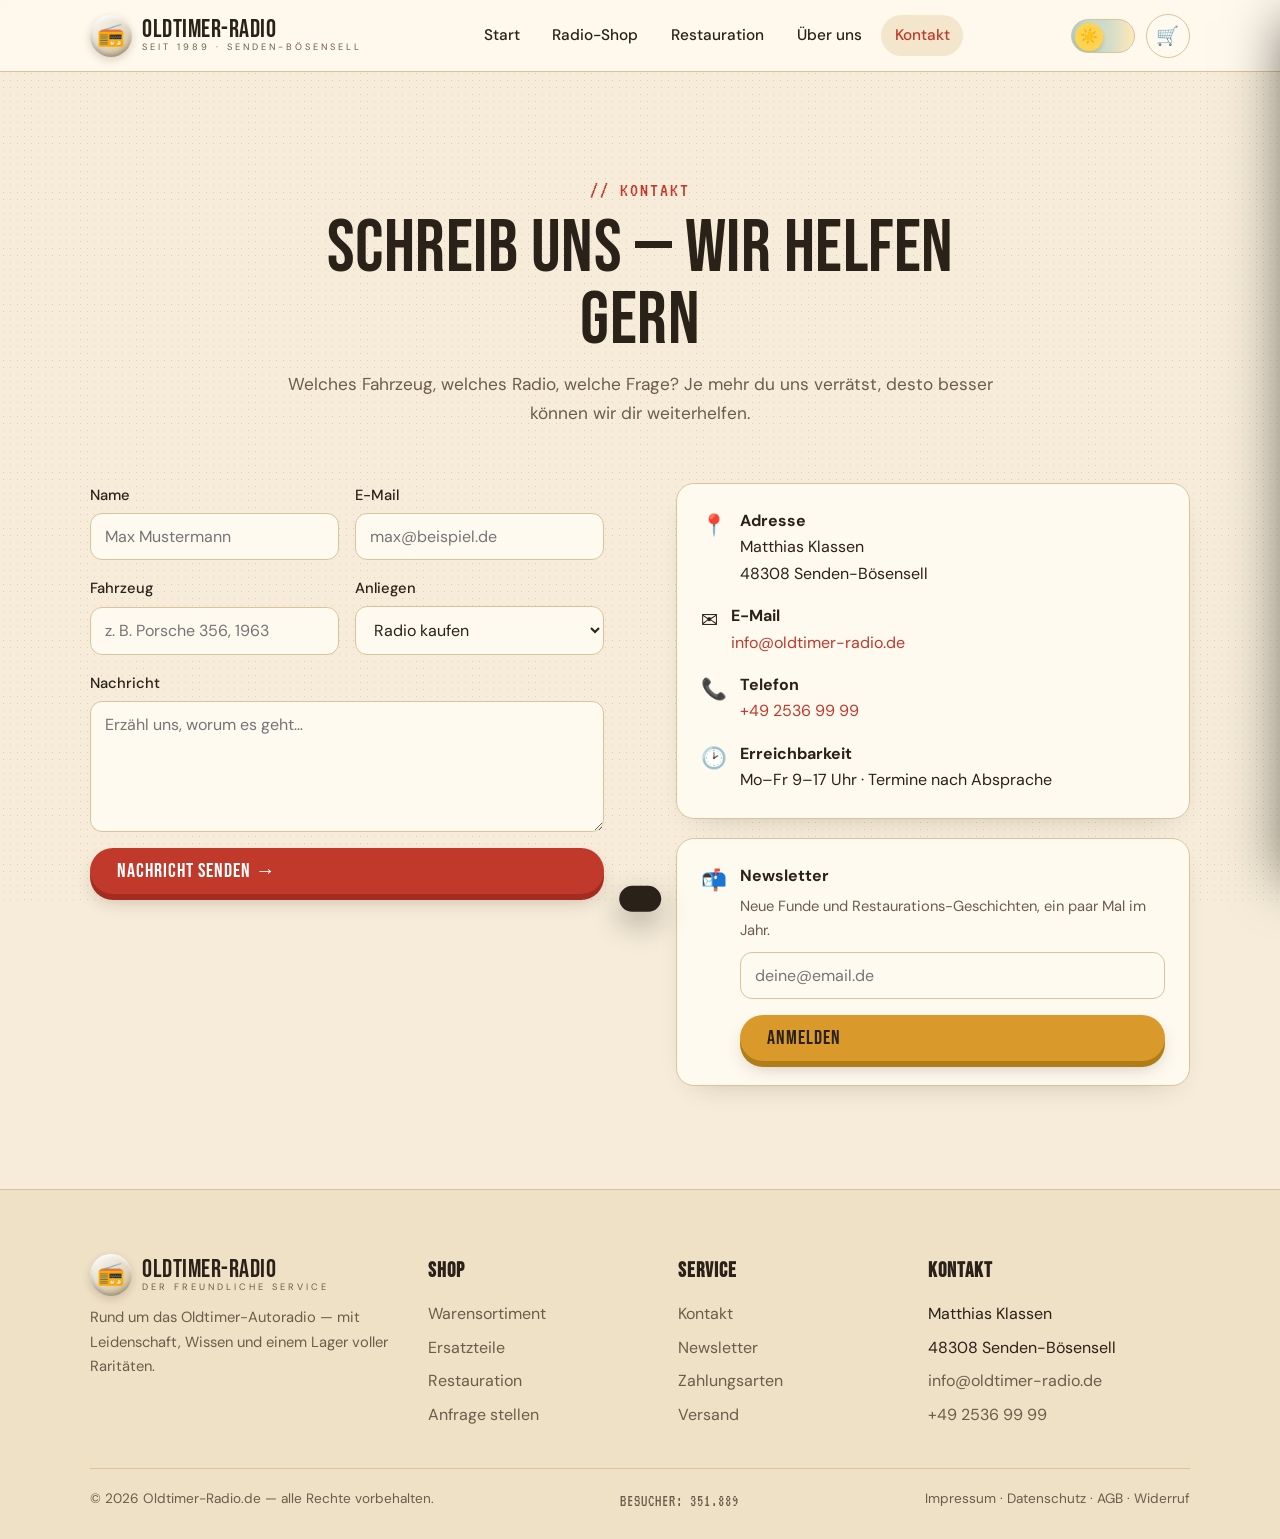
==== kontakt.html @ 0d3eaa4b "Initial commit: retro Oldtimer-Radio website with day/night mode and demo shop Co-Authored-By: Claud" ====
<!DOCTYPE html>
<html lang="de" data-theme="day">
<head>
  <meta charset="UTF-8" />
  <meta name="viewport" content="width=device-width, initial-scale=1.0" />
  <title>Kontakt — Oldtimer-Radio.de</title>
  <meta name="description" content="Kontakt zu Oldtimer-Radio.de: Anfrage zu Radios, Ersatzteilen oder Restauration. Persönliche Beratung aus Senden-Bösensell." />
  <link rel="preconnect" href="https://fonts.googleapis.com" />
  <link rel="preconnect" href="https://fonts.gstatic.com" crossorigin />
  <link rel="stylesheet" href="css/style.css" />
  <link rel="icon" href="data:image/svg+xml,<svg xmlns='http://www.w3.org/2000/svg' viewBox='0 0 100 100'><text y='.9em' font-size='90'>📻</text></svg>" />
</head>
<body>

  <header class="nav" id="nav">
    <div class="container">
      <a class="brand" href="index.html" aria-label="Startseite">
        <span class="brand__mark">📻</span>
        <span class="brand__name">Oldtimer-Radio<small>seit 1989 · Senden-Bösensell</small></span>
      </a>
      <nav>
        <ul class="nav__links" id="navLinks">
          <li><a href="index.html">Start</a></li>
          <li><a href="shop.html">Radio-Shop</a></li>
          <li><a href="restauration.html">Restauration</a></li>
          <li><a href="ueber.html">Über uns</a></li>
          <li><a href="kontakt.html">Kontakt</a></li>
        </ul>
      </nav>
      <div class="nav__right">
        <button class="theme-toggle" id="themeToggle" aria-label="Tag- und Nachtmodus umschalten" title="Tag / Nacht"><span class="theme-toggle__knob" id="themeKnob">☀️</span></button>
        <button class="cart-btn" id="cartBtn" aria-label="Warenkorb öffnen">🛒<span class="cart-btn__count" id="cartCount">0</span></button>
        <button class="nav__toggle" id="navToggle" aria-label="Menü"><span></span></button>
      </div>
    </div>
  </header>

  <!-- Kopf -->
  <section>
    <div class="container">
      <div class="section-head">
        <span class="eyebrow">// Kontakt</span>
        <h2>Schreib uns — wir helfen gern</h2>
        <p>Welches Fahrzeug, welches Radio, welche Frage? Je mehr du uns verrätst, desto besser können wir dir weiterhelfen.</p>
      </div>

      <div class="split" style="align-items:start">
        <!-- Formular -->
        <div class="reveal">
          <form class="form" id="contactForm" novalidate>
            <div class="form__row">
              <div class="field">
                <label for="name">Name</label>
                <input id="name" name="name" type="text" placeholder="Max Mustermann" required />
              </div>
              <div class="field">
                <label for="email">E-Mail</label>
                <input id="email" name="email" type="email" placeholder="max@beispiel.de" required />
              </div>
            </div>
            <div class="form__row">
              <div class="field">
                <label for="vehicle">Fahrzeug</label>
                <input id="vehicle" name="vehicle" type="text" placeholder="z. B. Porsche 356, 1963" />
              </div>
              <div class="field">
                <label for="topic">Anliegen</label>
                <select id="topic" name="topic">
                  <option>Radio kaufen</option>
                  <option>Ersatzteil suchen</option>
                  <option>Restauration</option>
                  <option>6V→12V Umrüstung</option>
                  <option>Sonstiges</option>
                </select>
              </div>
            </div>
            <div class="field">
              <label for="message">Nachricht</label>
              <textarea id="message" name="message" rows="5" placeholder="Erzähl uns, worum es geht…" required></textarea>
            </div>
            <button class="btn" type="submit">Nachricht senden →</button>
            <div class="form__ok" id="formOk">Danke! Deine Nachricht ist angekommen — wir melden uns bald. (Demo: es wird nichts wirklich versendet.)</div>
          </form>
        </div>

        <!-- Info -->
        <div class="reveal">
          <div class="info-card">
            <div class="row"><span class="ic">📍</span><div><strong>Adresse</strong><br>Matthias Klassen<br>48308 Senden-Bösensell</div></div>
            <div class="row"><span class="ic">✉️</span><div><strong>E-Mail</strong><br><a href="mailto:info@oldtimer-radio.de">info@oldtimer-radio.de</a></div></div>
            <div class="row"><span class="ic">📞</span><div><strong>Telefon</strong><br><a href="tel:+4925369999">+49 2536 99 99</a></div></div>
            <div class="row"><span class="ic">🕑</span><div><strong>Erreichbarkeit</strong><br>Mo–Fr 9–17 Uhr · Termine nach Absprache</div></div>
          </div>

          <div class="info-card" style="margin-top:1.2rem">
            <div class="row"><span class="ic">📬</span><div>
              <strong>Newsletter</strong>
              <p style="color:var(--text-soft); margin:.3rem 0 .6rem; font-size:.92rem">Neue Funde und Restaurations-Geschichten, ein paar Mal im Jahr.</p>
              <form class="form" id="newsletterForm">
                <div class="field"><input type="email" placeholder="deine@email.de" required aria-label="E-Mail für Newsletter" /></div>
                <button class="btn btn--gold" type="submit">Anmelden</button>
                <div class="form__ok" id="newsOk">Angemeldet! (Demo)</div>
              </form>
            </div></div>
          </div>
        </div>
      </div>
    </div>
  </section>

  <footer class="footer">
    <div class="container">
      <div class="footer__grid">
        <div class="footer__brand">
          <a class="brand" href="index.html"><span class="brand__mark">📻</span><span class="brand__name">Oldtimer-Radio<small>der freundliche Service</small></span></a>
          <p>Rund um das Oldtimer-Autoradio — mit Leidenschaft, Wissen und einem Lager voller Raritäten.</p>
        </div>
        <div><h4>Shop</h4><ul><li><a href="shop.html">Warensortiment</a></li><li><a href="shop.html">Ersatzteile</a></li><li><a href="restauration.html">Restauration</a></li><li><a href="kontakt.html">Anfrage stellen</a></li></ul></div>
        <div><h4>Service</h4><ul><li><a href="kontakt.html">Kontakt</a></li><li><a href="kontakt.html">Newsletter</a></li><li><a href="#">Zahlungsarten</a></li><li><a href="#">Versand</a></li></ul></div>
        <div><h4>Kontakt</h4><ul><li>Matthias Klassen</li><li>48308 Senden-Bösensell</li><li><a href="mailto:info@oldtimer-radio.de">info@oldtimer-radio.de</a></li><li><a href="tel:+4925369999">+49 2536 99 99</a></li></ul></div>
      </div>
      <div class="footer__bottom">
        <span>© <span id="year"></span> Oldtimer-Radio.de — alle Rechte vorbehalten.</span>
        <span class="footer__counter">BESUCHER: 351.889</span>
        <span><a href="#">Impressum</a> · <a href="#">Datenschutz</a> · <a href="#">AGB</a> · <a href="#">Widerruf</a></span>
      </div>
    </div>
  </footer>

  <div class="drawer-backdrop" id="drawerBackdrop"></div>
  <aside class="drawer" id="drawer" aria-label="Warenkorb">
    <div class="drawer__head"><h3>Dein Warenkorb</h3><button class="drawer__close" id="drawerClose" aria-label="Schließen">✕</button></div>
    <div class="drawer__items" id="drawerItems"></div>
    <div class="drawer__foot">
      <div class="drawer__total"><span class="label">Summe</span><span class="sum" id="cartTotal">0,00 €</span></div>
      <button class="btn" id="checkoutBtn" style="width:100%; justify-content:center;">Zur Kasse (Demo)</button>
      <p class="drawer__note">Demo-Shop · es findet keine echte Zahlung statt.</p>
    </div>
  </aside>
  <div class="toast" id="toast"></div>

  <script src="js/main.js"></script>
</body>
</html>
---- css/style.css ----
/* =================================================================
   Oldtimer-Radio.de  —  Stylesheet
   Aufbau:
   1. Schriften & Reset
   2. Design-Tokens (Farben als CSS-Variablen)  -> Tag & Nacht
   3. Grund-Layout & Typografie
   4. Buttons & wiederkehrende Bausteine
   5. Navigation (Navbar + mobiles Menue)
   6. Theme-Schalter
   7. Hero / Auto-Szene
   8. Sektionen (Features, Produkte, Restauration, Ueber, Kontakt)
   9. Shop & Warenkorb
   10. Footer
   11. Animationen & Scroll-Effekte
   12. Responsive (mobile)
   ================================================================= */

/* ---------- 1. Schriften ---------- */
@import url('https://fonts.googleapis.com/css2?family=Bebas+Neue&family=DM+Sans:ital,opsz,wght@0,9..40,400;0,9..40,500;0,9..40,700;1,9..40,400&family=Pacifico&family=VT323&display=swap');

*,
*::before,
*::after {
  box-sizing: border-box;
  margin: 0;
  padding: 0;
}

/* ---------- 2. Design-Tokens ---------- */
/* :root = Standard (Tag-Modus). Alle Farben hier als Variablen.
   Im Nacht-Modus (html[data-theme="night"]) ueberschreiben wir nur diese
   Variablen — der Rest des CSS bleibt unveraendert. */
:root {
  /* Flaechen */
  --bg:            #f6ecd9;   /* warmes Creme */
  --bg-alt:        #efe1c6;   /* zweite Flaeche */
  --surface:       #fffaf0;   /* Karten / Panels */
  --surface-2:     #f3e6cd;

  /* Schrift */
  --text:          #2a2118;   /* dunkles Espresso-Braun */
  --text-soft:     #6b5d49;   /* gedaempft */
  --text-invert:   #fffaf0;

  /* Akzente */
  --accent:        #c0392b;   /* Vintage-Rot (Becker/Porsche) */
  --accent-strong: #a32b1f;
  --gold:          #d99a2b;   /* Senfgold / Messing */
  --teal:          #2a6f6b;   /* Petrol */

  /* Effekte */
  --line:          #d9c39a;   /* Trennlinien / Rahmen */
  --shadow:        rgba(60, 40, 15, .18);
  --shadow-strong: rgba(60, 40, 15, .32);
  --chrome-1:      #ffffff;
  --chrome-2:      #cbb88f;
  --glow:          transparent;   /* nachts: Neon-Glow, tags aus */

  /* Himmel der Hero-Szene */
  --sky-top:       #8ecae6;
  --sky-bottom:    #ffe8b8;
  --celestial:     #ffd34e;        /* Sonne */
  --celestial-glow: #ffe9a8;
  --road:          #4a4a52;
  --road-line:     #f0d98a;

  /* Maße */
  --radius:        18px;
  --radius-lg:     28px;
  --maxw:          1180px;
  --nav-h:         72px;
  --ease:          cubic-bezier(.21, .68, .35, 1);
}

html[data-theme="night"] {
  --bg:            #0c1322;
  --bg-alt:        #0f1a2e;
  --surface:       #15233d;
  --surface-2:     #1b2c4a;

  --text:          #ece7da;
  --text-soft:     #9fb0c9;
  --text-invert:   #0c1322;

  --accent:        #ff4d6d;       /* Neon-Pink-Rot */
  --accent-strong: #ff7a90;
  --gold:          #ffc24b;       /* warmes Radio-Gluehen */
  --teal:          #2ee6d6;       /* Neon-Cyan */

  --line:          #2a3d5e;
  --shadow:        rgba(0, 0, 0, .5);
  --shadow-strong: rgba(0, 0, 0, .7);
  --chrome-1:      #d7e2f5;
  --chrome-2:      #4a5e82;
  --glow:          0 0 22px;

  --sky-top:       #060a16;
  --sky-bottom:    #1a2547;
  --celestial:     #f4f1e0;        /* Mond */
  --celestial-glow: #aeb9d6;
  --road:          #11151f;
  --road-line:     #5b6a86;
}

/* ---------- 3. Grund-Layout & Typografie ---------- */
html { scroll-behavior: smooth; }

body {
  font-family: 'DM Sans', system-ui, -apple-system, 'Segoe UI', sans-serif;
  background: var(--bg);
  color: var(--text);
  line-height: 1.65;
  overflow-x: hidden;
  /* Sanfter Uebergang beim Theme-Wechsel */
  transition: background .6s var(--ease), color .6s var(--ease);
}

/* feine Papier-Textur ueber dem Hintergrund (Retro-Anmutung) */
body::before {
  content: "";
  position: fixed;
  inset: 0;
  pointer-events: none;
  z-index: 0;
  opacity: .5;
  background-image: radial-gradient(var(--line) .5px, transparent .5px);
  background-size: 7px 7px;
  mix-blend-mode: multiply;
}
html[data-theme="night"] body::before { mix-blend-mode: screen; opacity: .15; }

h1, h2, h3, .display {
  font-family: 'Bebas Neue', 'DM Sans', sans-serif;
  font-weight: 400;
  line-height: .98;
  letter-spacing: .5px;
}

.script {
  font-family: 'Pacifico', cursive;
  color: var(--accent);
  font-size: 1.4rem;
  font-weight: 400;
}

.container {
  width: 100%;
  max-width: var(--maxw);
  margin-inline: auto;
  padding-inline: clamp(1.1rem, 4vw, 2.5rem);
  position: relative;
  z-index: 1;
}

section { padding-block: clamp(3.5rem, 8vw, 6.5rem); position: relative; }

.section-head { text-align: center; max-width: 720px; margin: 0 auto clamp(2rem, 5vw, 3.5rem); }
.section-head .eyebrow {
  display: inline-block;
  font-family: 'VT323', monospace;
  font-size: 1.25rem;
  letter-spacing: 2px;
  color: var(--accent);
  text-transform: uppercase;
  margin-bottom: .35rem;
}
.section-head h2 { font-size: clamp(2.6rem, 7vw, 4.6rem); color: var(--text); }
.section-head p { color: var(--text-soft); margin-top: .8rem; font-size: 1.08rem; }

a { color: var(--accent); text-decoration: none; }

/* ---------- 4. Buttons ---------- */
.btn {
  --b: var(--accent);
  display: inline-flex;
  align-items: center;
  gap: .55rem;
  font-family: 'Bebas Neue', sans-serif;
  font-size: 1.25rem;
  letter-spacing: 1px;
  padding: .7rem 1.7rem;
  border: none;
  border-radius: 999px;
  background: var(--b);
  color: #fff;
  cursor: pointer;
  box-shadow: 0 6px 0 0 var(--accent-strong), 0 10px 20px -6px var(--shadow-strong);
  transition: transform .12s var(--ease), box-shadow .12s var(--ease), filter .2s;
}
.btn:hover { transform: translateY(-2px); filter: brightness(1.05); box-shadow: 0 8px 0 0 var(--accent-strong), 0 16px 26px -8px var(--shadow-strong); }
.btn:active { transform: translateY(4px); box-shadow: 0 2px 0 0 var(--accent-strong), 0 6px 12px -6px var(--shadow-strong); }

.btn--ghost {
  background: transparent;
  color: var(--text);
  border: 2px solid var(--line);
  box-shadow: none;
}
.btn--ghost:hover { border-color: var(--accent); color: var(--accent); box-shadow: none; }

.btn--gold { --b: var(--gold); --accent-strong: #b07d18; color: #2a2118; }

/* ---------- 5. Navigation ---------- */
.nav {
  position: sticky;
  top: 0;
  z-index: 100;
  height: var(--nav-h);
  display: flex;
  align-items: center;
  background: color-mix(in srgb, var(--surface) 88%, transparent);
  backdrop-filter: blur(12px) saturate(1.4);
  border-bottom: 1px solid var(--line);
  transition: background .6s var(--ease), border-color .6s var(--ease);
}
.nav .container { display: flex; align-items: center; justify-content: space-between; gap: 1rem; }

.brand { display: flex; align-items: center; gap: .65rem; }
.brand__mark {
  width: 42px; height: 42px; flex: none;
  display: grid; place-items: center;
  border-radius: 50%;
  background: linear-gradient(145deg, var(--chrome-1), var(--chrome-2));
  box-shadow: inset 0 2px 3px rgba(255,255,255,.7), inset 0 -3px 4px rgba(0,0,0,.25), 0 3px 8px var(--shadow);
  font-family: 'VT323', monospace;
  font-size: 1.4rem;
  color: var(--accent);
}
.brand__name { font-family: 'Bebas Neue', sans-serif; font-size: 1.55rem; line-height: 1; letter-spacing: .5px; color: var(--text); }
.brand__name small { display: block; font-family: 'DM Sans'; font-size: .58rem; letter-spacing: 3px; text-transform: uppercase; color: var(--text-soft); }

.nav__links { display: flex; align-items: center; gap: .35rem; list-style: none; }
.nav__links a {
  display: block;
  padding: .5rem .85rem;
  border-radius: 999px;
  color: var(--text);
  font-weight: 500;
  font-size: .96rem;
  transition: background .2s, color .2s;
}
.nav__links a:hover, .nav__links a.is-active { background: var(--surface-2); color: var(--accent); }

.nav__right { display: flex; align-items: center; gap: .7rem; }

/* Warenkorb-Knopf in der Navbar */
.cart-btn {
  position: relative;
  width: 44px; height: 44px;
  border: 1px solid var(--line);
  border-radius: 50%;
  background: var(--surface);
  color: var(--text);
  cursor: pointer;
  font-size: 1.15rem;
  display: grid; place-items: center;
  transition: background .2s, transform .12s;
}
.cart-btn:hover { background: var(--surface-2); transform: translateY(-2px); }
.cart-btn__count {
  position: absolute; top: -6px; right: -6px;
  min-width: 20px; height: 20px; padding: 0 5px;
  border-radius: 999px;
  background: var(--accent); color: #fff;
  font-size: .72rem; font-weight: 700;
  display: grid; place-items: center;
  transform: scale(0);
  transition: transform .25s var(--ease);
}
.cart-btn__count.is-visible { transform: scale(1); }

/* Hamburger */
.nav__toggle { display: none; width: 44px; height: 44px; border: 1px solid var(--line); border-radius: 12px; background: var(--surface); cursor: pointer; }
.nav__toggle span, .nav__toggle span::before, .nav__toggle span::after {
  content: ""; display: block; width: 20px; height: 2px; background: var(--text); margin: 0 auto; position: relative; transition: .25s var(--ease);
}
.nav__toggle span::before { position: absolute; top: -6px; }
.nav__toggle span::after { position: absolute; top: 6px; }
.nav.is-open .nav__toggle span { background: transparent; }
.nav.is-open .nav__toggle span::before { top: 0; transform: rotate(45deg); }
.nav.is-open .nav__toggle span::after { top: 0; transform: rotate(-45deg); }

/* ---------- 6. Theme-Schalter ---------- */
.theme-toggle {
  position: relative;
  width: 64px; height: 34px;
  border-radius: 999px;
  border: 1px solid var(--line);
  background: linear-gradient(90deg, #8ecae6, #ffe8b8);
  cursor: pointer;
  overflow: hidden;
  transition: background .6s var(--ease);
}
html[data-theme="night"] .theme-toggle { background: linear-gradient(90deg, #0b1733, #28365e); }
.theme-toggle__knob {
  position: absolute; top: 3px; left: 3px;
  width: 28px; height: 28px;
  border-radius: 50%;
  background: var(--celestial);
  box-shadow: 0 0 10px var(--celestial-glow), 0 2px 4px rgba(0,0,0,.3);
  display: grid; place-items: center;
  font-size: .9rem;
  transition: transform .45s var(--ease), background .45s;
}
html[data-theme="night"] .theme-toggle__knob { transform: translateX(30px); }

/* ---------- 7. Hero / Auto-Szene ---------- */
.hero {
  position: relative;
  min-height: calc(100svh - var(--nav-h));
  display: flex;
  flex-direction: column;
  justify-content: flex-end;
  overflow: hidden;
  padding: 0;
  isolation: isolate;
}
.hero__sky {
  position: absolute; inset: 0; z-index: -3;
  background: linear-gradient(to bottom, var(--sky-top), var(--sky-bottom));
  transition: background .8s var(--ease);
}
/* Sonne / Mond */
.hero__celestial {
  position: absolute; top: 12%; right: 14%; z-index: -2;
  width: 120px; height: 120px; border-radius: 50%;
  background: radial-gradient(circle at 35% 35%, #fff, var(--celestial));
  box-shadow: 0 0 60px 14px var(--celestial-glow), 0 0 140px 30px var(--celestial-glow);
  transition: background .8s, box-shadow .8s, transform 1.2s var(--ease);
}
html[data-theme="night"] .hero__celestial { background: radial-gradient(circle at 38% 32%, #fff, var(--celestial) 60%, #c9cfe0); box-shadow: 0 0 30px 6px rgba(220,225,240,.55); }
/* Mondkrater (nur nachts sichtbar) */
.hero__celestial::before, .hero__celestial::after {
  content: ""; position: absolute; border-radius: 50%;
  background: rgba(120,130,160,.25); opacity: 0; transition: opacity .8s;
}
.hero__celestial::before { width: 26px; height: 26px; top: 22px; left: 28px; }
.hero__celestial::after  { width: 16px; height: 16px; bottom: 26px; right: 30px; }
html[data-theme="night"] .hero__celestial::before, html[data-theme="night"] .hero__celestial::after { opacity: 1; }

/* Sterne (nur nachts) */
.hero__stars { position: absolute; inset: 0 0 30% 0; z-index: -2; opacity: 0; transition: opacity 1s; pointer-events: none; }
html[data-theme="night"] .hero__stars { opacity: 1; }

/* Wolken (nur tags) */
.cloud { position: absolute; z-index: -2; opacity: .9; transition: opacity .8s; }
html[data-theme="night"] .cloud { opacity: 0; }
.cloud span { display:block; background: #fff; border-radius: 100px; filter: blur(.3px); box-shadow: 0 8px 18px rgba(0,0,0,.06); }

/* Straße */
.hero__road {
  position: relative; z-index: -1;
  height: 26vh; min-height: 150px;
  background: linear-gradient(to bottom, color-mix(in srgb, var(--road) 80%, transparent), var(--road));
  border-top: 3px solid color-mix(in srgb, var(--road) 60%, #000);
  transition: background .8s;
}
.hero__road::before { /* Mittelstreifen */
  content: ""; position: absolute; top: 52%; left: 0; right: 0; height: 6px;
  background: repeating-linear-gradient(90deg, var(--road-line) 0 46px, transparent 46px 92px);
  opacity: .9;
}

/* Auto-Buehne (Eltern-Container -> bekommt den Scroll-Parallax, damit
   er nicht mit der Einfahr-/Schwebe-Animation der Autos kollidiert) */
.hero__stage { position: absolute; inset: 0; z-index: 2; pointer-events: none; will-change: transform; }
.hero-car { position: absolute; bottom: 11vh; width: clamp(230px, 34vw, 460px); filter: drop-shadow(0 18px 18px rgba(0,0,0,.32)); will-change: transform; }
.hero-car--left  { left: 6%; }                                   /* faehrt von links herein, parkt links */
.hero-car--right { right: 6%; bottom: 9vh; width: clamp(180px, 26vw, 360px); opacity: .92; }  /* gespiegelt, parkt rechts */

/* Hero-Text */
.hero__inner { position: relative; z-index: 5; padding-bottom: clamp(3rem, 9vh, 6rem); }
.hero__badge {
  display: inline-flex; align-items: center; gap: .5rem;
  font-family: 'VT323', monospace; font-size: 1.15rem; letter-spacing: 1px;
  background: var(--surface); color: var(--accent);
  padding: .3rem .9rem; border-radius: 999px; border: 1px solid var(--line);
  box-shadow: 0 4px 14px var(--shadow);
}
.hero__badge .dot { width: 9px; height: 9px; border-radius: 50%; background: var(--accent); box-shadow: var(--glow) var(--accent); animation: pulse 1.6s infinite; }
.hero h1 { font-size: clamp(3.4rem, 12vw, 8.5rem); color: var(--text); margin: .6rem 0 .2rem; text-shadow: 0 3px 0 var(--surface); }
.hero h1 .hl { color: var(--accent); display: inline-block; }
.hero__sub { max-width: 540px; font-size: 1.15rem; color: var(--text-soft); margin-bottom: 1.6rem; }
.hero__cta { display: flex; gap: .8rem; flex-wrap: wrap; }

/* Lauftext-Band unter dem Hero */
.marquee {
  background: var(--accent); color: #fff;
  font-family: 'Bebas Neue', sans-serif; font-size: 1.5rem; letter-spacing: 2px;
  padding: .55rem 0; overflow: hidden; white-space: nowrap; border-block: 3px solid var(--accent-strong);
}
.marquee__track { display: inline-block; animation: marquee 26s linear infinite; }
.marquee__track span { padding: 0 1.5rem; }
.marquee__track .star { color: var(--gold); }

/* ---------- 8. Sektionen ---------- */
/* Vertrauens-Logos / Marken */
.brands { background: var(--bg-alt); transition: background .6s; }
.brands__row { display: flex; flex-wrap: wrap; align-items: center; justify-content: center; gap: clamp(1.5rem, 6vw, 4rem); }
.brands__row span { font-family: 'Bebas Neue', sans-serif; font-size: clamp(1.4rem, 3vw, 2.1rem); color: var(--text-soft); letter-spacing: 1px; opacity: .8; transition: color .2s, opacity .2s, transform .2s; }
.brands__row span:hover { color: var(--accent); opacity: 1; transform: translateY(-3px); }

/* Feature-Karten */
.features__grid { display: grid; grid-template-columns: repeat(auto-fit, minmax(240px, 1fr)); gap: 1.4rem; }
.feature {
  background: var(--surface); border: 1px solid var(--line); border-radius: var(--radius);
  padding: 1.8rem 1.5rem; box-shadow: 0 10px 26px -16px var(--shadow-strong);
  transition: transform .25s var(--ease), box-shadow .25s, border-color .25s;
}
.feature:hover { transform: translateY(-6px); box-shadow: 0 22px 40px -22px var(--shadow-strong); border-color: var(--accent); }
.feature__icon { width: 54px; height: 54px; border-radius: 14px; display: grid; place-items: center; font-size: 1.6rem; background: var(--surface-2); margin-bottom: 1rem; box-shadow: var(--glow) color-mix(in srgb, var(--gold) 50%, transparent); }
.feature h3 { font-size: 1.7rem; color: var(--text); margin-bottom: .35rem; }
.feature p { color: var(--text-soft); font-size: .98rem; }

/* Produkt-Karten (auch im Shop genutzt) */
.products__grid { display: grid; grid-template-columns: repeat(auto-fill, minmax(250px, 1fr)); gap: 1.6rem; }
.product {
  background: var(--surface); border: 1px solid var(--line); border-radius: var(--radius);
  overflow: hidden; display: flex; flex-direction: column;
  box-shadow: 0 12px 30px -20px var(--shadow-strong);
  transition: transform .25s var(--ease), box-shadow .25s, border-color .25s;
}
.product:hover { transform: translateY(-6px); border-color: var(--accent); box-shadow: 0 26px 46px -24px var(--shadow-strong); }
.product__media {
  position: relative; aspect-ratio: 4 / 3;
  display: grid; place-items: center;
  background: radial-gradient(circle at 50% 35%, var(--surface-2), var(--surface));
  overflow: hidden;
}
.product__radio { width: 78%; }     /* CSS-Radio statt Foto */
.product__tag {
  position: absolute; top: .8rem; left: .8rem;
  font-family: 'VT323', monospace; font-size: .95rem; letter-spacing: 1px;
  background: var(--accent); color: #fff; padding: .12rem .6rem; border-radius: 999px;
}
.product__tag--gold { background: var(--gold); color: #2a2118; }
.product__body { padding: 1.1rem 1.2rem 1.3rem; display: flex; flex-direction: column; gap: .5rem; flex: 1; }
.product__brand { font-family: 'VT323', monospace; color: var(--text-soft); letter-spacing: 1px; font-size: .95rem; }
.product__name { font-family: 'Bebas Neue', sans-serif; font-size: 1.55rem; line-height: 1; color: var(--text); }
.product__desc { font-size: .9rem; color: var(--text-soft); flex: 1; }
.product__foot { display: flex; align-items: center; justify-content: space-between; margin-top: .4rem; }
.product__price { font-family: 'Bebas Neue', sans-serif; font-size: 1.9rem; color: var(--accent); }
.product__price small { font-family: 'DM Sans'; font-size: .7rem; color: var(--text-soft); display: block; line-height: 1; }

/* Mini-Autoradio aus CSS (Deko in Produktkarten) */
.radio-face {
  width: 210px; max-width: 80%; aspect-ratio: 21 / 9;
  border-radius: 12px;
  background: linear-gradient(160deg, #2c2c30, #161618);
  border: 3px solid var(--chrome-2);
  box-shadow: inset 0 1px 2px rgba(255,255,255,.15), 0 8px 18px rgba(0,0,0,.4);
  display: grid; grid-template-columns: auto 1fr auto; align-items: center; gap: 8px; padding: 0 10px;
}
.radio-face .knob { width: 26px; height: 26px; border-radius: 50%; background: radial-gradient(circle at 35% 30%, #aaa, #333); box-shadow: inset 0 -2px 3px rgba(0,0,0,.6), 0 1px 2px rgba(0,0,0,.4); }
.radio-face .screen {
  height: 60%; border-radius: 4px; background: #1c2a14;
  display: grid; place-items: center;
  font-family: 'VT323', monospace; color: #9fe870; font-size: 1.1rem; letter-spacing: 1px;
  box-shadow: inset 0 0 10px rgba(0,0,0,.8); text-shadow: 0 0 6px #9fe870;
}

/* Split-Sektion (Restauration / Ueber) */
.split { display: grid; grid-template-columns: 1fr 1fr; gap: clamp(2rem, 6vw, 4.5rem); align-items: center; }
.split--rev .split__media { order: 2; }
.split__media { position: relative; }
.split__copy h2 { font-size: clamp(2.4rem, 6vw, 4rem); color: var(--text); margin-bottom: .4rem; }
.split__copy p { color: var(--text-soft); margin-bottom: 1rem; }
.checklist { list-style: none; display: grid; gap: .7rem; margin: 1.2rem 0 1.6rem; }
.checklist li { display: flex; gap: .7rem; align-items: flex-start; }
.checklist li::before { content: "✓"; flex: none; width: 26px; height: 26px; border-radius: 50%; background: var(--teal); color: #fff; display: grid; place-items: center; font-size: .9rem; box-shadow: var(--glow) var(--teal); }

/* Foto-Rahmen mit Polaroid-Anmutung */
.polaroid {
  background: var(--surface); padding: 14px 14px 50px; border-radius: 6px;
  box-shadow: 0 20px 44px -20px var(--shadow-strong); transform: rotate(-2.5deg);
  border: 1px solid var(--line); position: relative;
}
.polaroid img { width: 100%; display: block; border-radius: 3px; }
.polaroid figcaption { position: absolute; bottom: 14px; left: 0; right: 0; text-align: center; font-family: 'Pacifico', cursive; color: var(--text-soft); font-size: 1.05rem; }
.polaroid--scene { background: linear-gradient(to bottom, var(--sky-top), var(--sky-bottom)); }

/* Stat-Zahlen */
.stats { display: grid; grid-template-columns: repeat(auto-fit, minmax(150px, 1fr)); gap: 1.5rem; text-align: center; }
.stat__num { font-family: 'Bebas Neue', sans-serif; font-size: clamp(3rem, 8vw, 5rem); color: var(--accent); line-height: 1; }
.stat__label { color: var(--text-soft); font-size: .95rem; letter-spacing: .5px; }

/* Timeline (Ueber-Seite) */
.timeline { max-width: 760px; margin-inline: auto; position: relative; padding-left: 30px; }
.timeline::before { content: ""; position: absolute; left: 7px; top: 6px; bottom: 6px; width: 3px; background: var(--line); }
.timeline__item { position: relative; padding: 0 0 2rem .4rem; }
.timeline__item::before { content: ""; position: absolute; left: -30px; top: 4px; width: 17px; height: 17px; border-radius: 50%; background: var(--accent); border: 3px solid var(--surface); box-shadow: var(--glow) var(--accent); }
.timeline__year { font-family: 'Bebas Neue', sans-serif; font-size: 1.6rem; color: var(--accent); }

/* CTA-Band */
.cta-band { background: var(--accent); color: #fff; text-align: center; border-radius: var(--radius-lg); padding: clamp(2.5rem, 7vw, 4rem); box-shadow: 0 24px 50px -24px var(--shadow-strong); }
.cta-band h2 { font-size: clamp(2.4rem, 7vw, 4.5rem); }
.cta-band p { opacity: .9; max-width: 520px; margin: .6rem auto 1.6rem; }
.cta-band .btn { background: #fff; color: var(--accent); box-shadow: 0 6px 0 0 rgba(0,0,0,.25); }

/* ---------- 9. Shop & Warenkorb ---------- */
.shop-head { padding-top: clamp(2.5rem, 6vw, 4rem); padding-bottom: 1rem; }
.shop-toolbar { display: flex; flex-wrap: wrap; gap: .6rem; justify-content: center; margin-bottom: 2rem; }
.chip {
  font-family: 'DM Sans'; font-weight: 500; font-size: .92rem;
  padding: .45rem 1.1rem; border-radius: 999px; cursor: pointer;
  background: var(--surface); border: 1px solid var(--line); color: var(--text);
  transition: background .2s, color .2s, border-color .2s;
}
.chip:hover { border-color: var(--accent); }
.chip.is-active { background: var(--accent); color: #fff; border-color: var(--accent); }

.product .add { width: 100%; justify-content: center; margin-top: .6rem; }
.product .add.added { background: var(--teal); --accent-strong: #1f5450; }

/* Warenkorb-Schublade */
.drawer-backdrop {
  position: fixed; inset: 0; z-index: 200; background: rgba(0,0,0,.45);
  opacity: 0; visibility: hidden; transition: opacity .3s, visibility .3s; backdrop-filter: blur(2px);
}
.drawer-backdrop.is-open { opacity: 1; visibility: visible; }
.drawer {
  position: fixed; top: 0; right: 0; z-index: 201;
  width: min(420px, 92vw); height: 100%;
  background: var(--surface); border-left: 1px solid var(--line);
  box-shadow: -20px 0 50px -20px rgba(0,0,0,.5);
  display: flex; flex-direction: column;
  transform: translateX(100%); transition: transform .35s var(--ease);
}
.drawer.is-open { transform: translateX(0); }
.drawer__head { display: flex; align-items: center; justify-content: space-between; padding: 1.2rem 1.3rem; border-bottom: 1px solid var(--line); }
.drawer__head h3 { font-size: 1.8rem; color: var(--text); }
.drawer__close { width: 38px; height: 38px; border-radius: 50%; border: 1px solid var(--line); background: var(--surface-2); color: var(--text); cursor: pointer; font-size: 1.1rem; }
.drawer__items { flex: 1; overflow-y: auto; padding: 1rem 1.3rem; display: grid; gap: .9rem; align-content: start; }
.drawer__empty { text-align: center; color: var(--text-soft); margin-top: 3rem; }
.drawer__empty .big { font-size: 3rem; display: block; margin-bottom: .5rem; }

.cart-item { display: grid; grid-template-columns: 56px 1fr auto; gap: .8rem; align-items: center; padding-bottom: .9rem; border-bottom: 1px dashed var(--line); }
.cart-item__thumb { width: 56px; height: 56px; border-radius: 10px; background: linear-gradient(160deg, #2c2c30, #161618); display: grid; place-items: center; color: #9fe870; font-family: 'VT323'; font-size: .8rem; }
.cart-item__name { font-weight: 700; font-size: .95rem; line-height: 1.2; }
.cart-item__price { color: var(--text-soft); font-size: .85rem; }
.qty { display: inline-flex; align-items: center; gap: .3rem; margin-top: .25rem; }
.qty button { width: 24px; height: 24px; border-radius: 6px; border: 1px solid var(--line); background: var(--surface-2); cursor: pointer; color: var(--text); font-size: .9rem; }
.qty span { min-width: 22px; text-align: center; font-weight: 700; font-size: .9rem; }
.cart-item__remove { background: none; border: none; color: var(--text-soft); cursor: pointer; font-size: 1.1rem; align-self: start; }
.cart-item__remove:hover { color: var(--accent); }

.drawer__foot { padding: 1.2rem 1.3rem; border-top: 1px solid var(--line); display: grid; gap: .8rem; }
.drawer__total { display: flex; justify-content: space-between; align-items: baseline; }
.drawer__total .label { color: var(--text-soft); }
.drawer__total .sum { font-family: 'Bebas Neue', sans-serif; font-size: 2.2rem; color: var(--accent); }
.drawer__note { font-size: .78rem; color: var(--text-soft); text-align: center; }

/* ---------- Toast ---------- */
.toast {
  position: fixed; bottom: 24px; left: 50%; z-index: 300;
  transform: translate(-50%, 140%);
  background: var(--text); color: var(--bg);
  padding: .8rem 1.3rem; border-radius: 999px;
  font-weight: 600; box-shadow: 0 12px 30px rgba(0,0,0,.3);
  transition: transform .4s var(--ease);
}
.toast.is-visible { transform: translate(-50%, 0); }

/* ---------- 10. Footer ---------- */
.footer { background: var(--bg-alt); border-top: 1px solid var(--line); padding-block: clamp(2.5rem, 6vw, 4rem) 1.5rem; transition: background .6s; }
.footer__grid { display: grid; grid-template-columns: 1.4fr 1fr 1fr 1.2fr; gap: 2rem; }
.footer h4 { font-family: 'Bebas Neue', sans-serif; font-size: 1.3rem; color: var(--text); margin-bottom: .8rem; letter-spacing: 1px; }
.footer ul { list-style: none; display: grid; gap: .45rem; }
.footer a { color: var(--text-soft); transition: color .2s; }
.footer a:hover { color: var(--accent); }
.footer__brand p { color: var(--text-soft); font-size: .92rem; margin-top: .6rem; max-width: 30ch; }
.footer__bottom { margin-top: 2.5rem; padding-top: 1.2rem; border-top: 1px solid var(--line); display: flex; flex-wrap: wrap; gap: .6rem; justify-content: space-between; color: var(--text-soft); font-size: .85rem; }
.footer__counter { font-family: 'VT323', monospace; font-size: 1rem; letter-spacing: 1px; }

/* ---------- Formular ---------- */
.form { display: grid; gap: 1rem; max-width: 620px; }
.form__row { display: grid; gap: 1rem; grid-template-columns: 1fr 1fr; }
.field { display: grid; gap: .35rem; }
.field label { font-weight: 500; font-size: .92rem; }
.field input, .field textarea, .field select {
  font-family: inherit; font-size: 1rem; padding: .75rem .9rem;
  border: 1px solid var(--line); border-radius: 12px; background: var(--surface); color: var(--text);
  transition: border-color .2s, box-shadow .2s;
}
.field input:focus, .field textarea:focus, .field select:focus { outline: none; border-color: var(--accent); box-shadow: 0 0 0 3px color-mix(in srgb, var(--accent) 20%, transparent); }
.form__ok { background: var(--teal); color: #fff; padding: .9rem 1.1rem; border-radius: 12px; display: none; }
.form__ok.is-visible { display: block; }

.info-card { background: var(--surface); border: 1px solid var(--line); border-radius: var(--radius); padding: 1.5rem; display: grid; gap: 1rem; box-shadow: 0 12px 30px -20px var(--shadow-strong); }
.info-card .row { display: flex; gap: .8rem; align-items: flex-start; }
.info-card .row .ic { font-size: 1.3rem; }

/* ---------- 11. Animationen ---------- */
@keyframes pulse { 0%,100% { opacity: 1; transform: scale(1); } 50% { opacity: .4; transform: scale(.7); } }
@keyframes marquee { from { transform: translateX(0); } to { transform: translateX(-50%); } }
@keyframes float { 0%,100% { transform: translateY(0) rotate(-.5deg); } 50% { transform: translateY(-10px) rotate(.5deg); } }
@keyframes twinkle { 0%,100% { opacity: .2; } 50% { opacity: 1; } }
/* Einfahrt endet exakt bei translateX(0) = Ruheposition (kein fill noetig,
   daher kein Sprung). Danach uebernimmt 'float' mit Verzoegerung -> beide
   Animationen ueberschneiden sich zeitlich nie und kaempfen nicht um transform. */
@keyframes drive-in-left  { from { transform: translateX(-135%); } to { transform: translateX(0); } }
@keyframes drive-in-right { from { transform: translateX(135%);  } to { transform: translateX(0); } }

.hero-car--left  { animation: drive-in-left 1.5s var(--ease) .2s, float 6s ease-in-out 2s infinite; }
.hero-car--right { animation: drive-in-right 1.8s var(--ease) .35s, float 7s ease-in-out 2.4s infinite; }

/* Scroll-Reveal: Elemente starten unsichtbar, .reveal-in macht sie sichtbar */
.reveal { opacity: 0; transform: translateY(28px); transition: opacity .7s var(--ease), transform .7s var(--ease); }
.reveal.reveal-in { opacity: 1; transform: none; }

@media (prefers-reduced-motion: reduce) {
  *, *::before, *::after { animation-duration: .001ms !important; animation-iteration-count: 1 !important; transition-duration: .001ms !important; scroll-behavior: auto !important; }
  .hero-car--left  { left: 6%; transform: none; }
  .hero-car--right { right: 6%; }
}

/* ---------- 12. Responsive ---------- */
@media (max-width: 900px) {
  .footer__grid { grid-template-columns: 1fr 1fr; }
  .split { grid-template-columns: 1fr; }
  .split--rev .split__media { order: 0; }
}

@media (max-width: 760px) {
  .nav__toggle { display: block; }
  .nav__links {
    position: fixed; inset: var(--nav-h) 0 auto 0;
    flex-direction: column; align-items: stretch; gap: .2rem;
    background: var(--surface); border-bottom: 1px solid var(--line);
    padding: 1rem clamp(1.1rem, 4vw, 2.5rem) 1.4rem;
    box-shadow: 0 20px 40px -20px var(--shadow-strong);
    transform: translateY(-130%); transition: transform .35s var(--ease);
  }
  .nav.is-open .nav__links { transform: translateY(0); }
  .nav__links a { padding: .8rem 1rem; }
  .form__row { grid-template-columns: 1fr; }
  .footer__grid { grid-template-columns: 1fr; }
  .hero-car--right { display: none; }   /* mobil nur ein Auto */
}
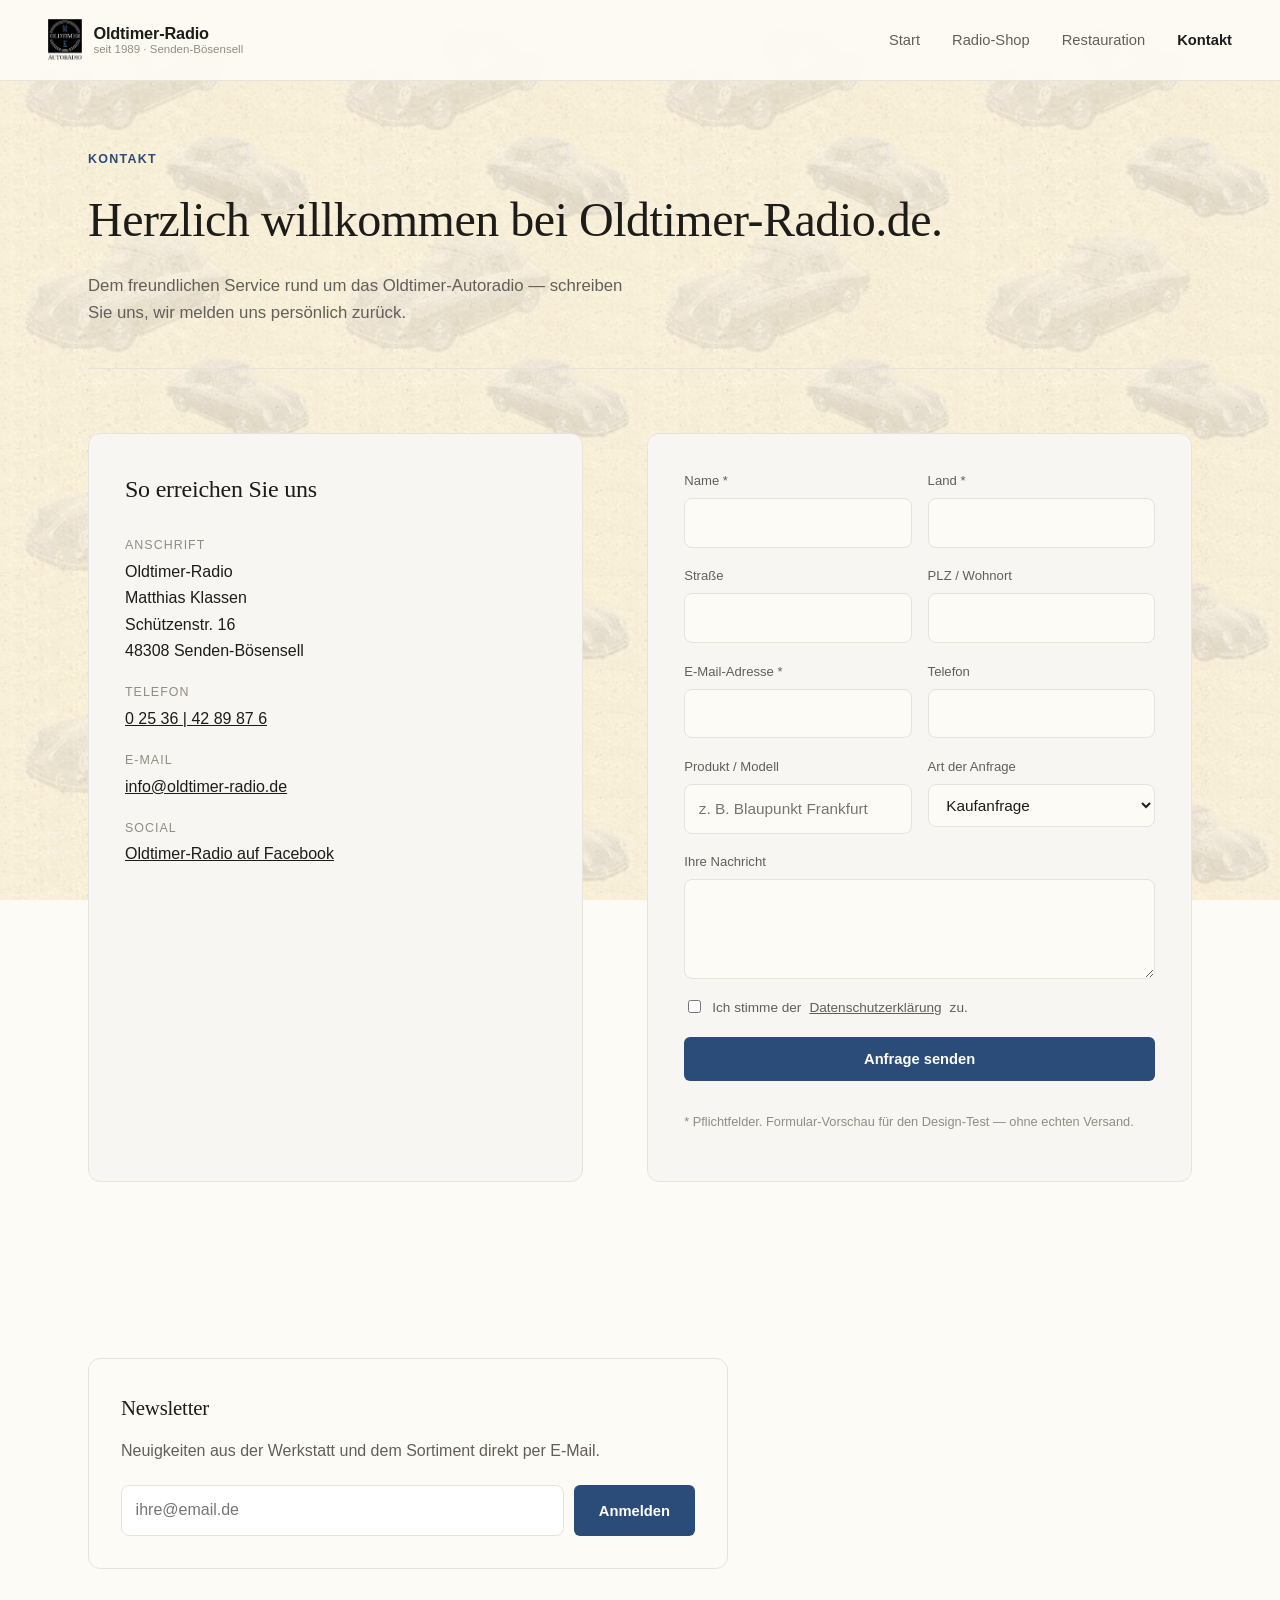
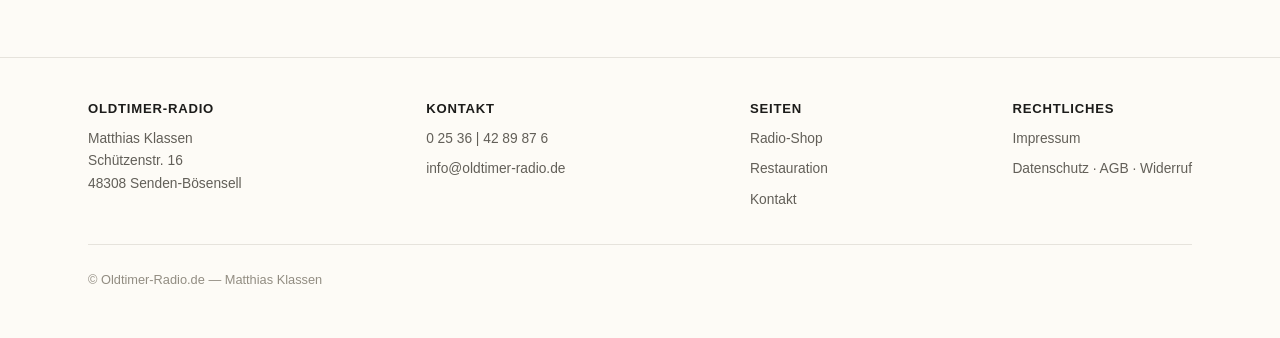
==== commit 59abbdb8: "Redesign site with modernized layout and real product photography Replaces the retro cartoon/day-nig" ====
--- a/kontakt.html
+++ b/kontakt.html
@@ -1,144 +1,121 @@
 <!DOCTYPE html>
-<html lang="de" data-theme="day">
+<html lang="de">
 <head>
-  <meta charset="UTF-8" />
-  <meta name="viewport" content="width=device-width, initial-scale=1.0" />
-  <title>Kontakt — Oldtimer-Radio.de</title>
-  <meta name="description" content="Kontakt zu Oldtimer-Radio.de: Anfrage zu Radios, Ersatzteilen oder Restauration. Persönliche Beratung aus Senden-Bösensell." />
-  <link rel="preconnect" href="https://fonts.googleapis.com" />
-  <link rel="preconnect" href="https://fonts.gstatic.com" crossorigin />
-  <link rel="stylesheet" href="css/style.css" />
-  <link rel="icon" href="data:image/svg+xml,<svg xmlns='http://www.w3.org/2000/svg' viewBox='0 0 100 100'><text y='.9em' font-size='90'>📻</text></svg>" />
+<meta charset="UTF-8">
+<title>Kontakt — Oldtimer-Radio.de</title>
+<meta name="viewport" content="width=device-width, initial-scale=1.0">
+<meta name="description" content="Kontaktieren Sie Oldtimer-Radio.de — Matthias Klassen, Senden-Bösensell.">
+<link rel="stylesheet" href="css/site.css">
 </head>
 <body>
 
-  <header class="nav" id="nav">
-    <div class="container">
-      <a class="brand" href="index.html" aria-label="Startseite">
-        <span class="brand__mark">📻</span>
-        <span class="brand__name">Oldtimer-Radio<small>seit 1989 · Senden-Bösensell</small></span>
-      </a>
-      <nav>
-        <ul class="nav__links" id="navLinks">
-          <li><a href="index.html">Start</a></li>
-          <li><a href="shop.html">Radio-Shop</a></li>
-          <li><a href="restauration.html">Restauration</a></li>
-          <li><a href="ueber.html">Über uns</a></li>
-          <li><a href="kontakt.html">Kontakt</a></li>
-        </ul>
-      </nav>
-      <div class="nav__right">
-        <button class="theme-toggle" id="themeToggle" aria-label="Tag- und Nachtmodus umschalten" title="Tag / Nacht"><span class="theme-toggle__knob" id="themeKnob">☀️</span></button>
-        <button class="cart-btn" id="cartBtn" aria-label="Warenkorb öffnen">🛒<span class="cart-btn__count" id="cartCount">0</span></button>
-        <button class="nav__toggle" id="navToggle" aria-label="Menü"><span></span></button>
-      </div>
-    </div>
+<nav class="nav">
+  <a class="brand" href="index.html">
+    <img src="images/logo-mk.png" alt="Oldtimer-Radio Logo">
+    <span class="brand-text"><strong>Oldtimer-Radio</strong><span>seit 1989 · Senden-Bösensell</span></span>
+  </a>
+  <ul class="navlinks">
+    <li><a href="index.html">Start</a></li>
+    <li><a href="shop.html">Radio-Shop</a></li>
+    <li><a href="restauration.html">Restauration</a></li>
+    <li><a href="kontakt.html" aria-current="page">Kontakt</a></li>
+  </ul>
+</nav>
+
+<div class="wrap">
+  <header class="page-header">
+    <span class="eyebrow">Kontakt</span>
+    <h1>Herzlich willkommen bei Oldtimer-Radio.de.</h1>
+    <p>Dem freundlichen Service rund um das Oldtimer-Autoradio — schreiben Sie uns, wir melden uns persönlich zurück.</p>
   </header>
 
-  <!-- Kopf -->
-  <section>
-    <div class="container">
-      <div class="section-head">
-        <span class="eyebrow">// Kontakt</span>
-        <h2>Schreib uns — wir helfen gern</h2>
-        <p>Welches Fahrzeug, welches Radio, welche Frage? Je mehr du uns verrätst, desto besser können wir dir weiterhelfen.</p>
+  <section class="block" style="padding-top:0">
+    <div class="contact-grid">
+      <div class="contact-info panel">
+        <h2>So erreichen Sie uns</h2>
+        <dl>
+          <div><dt>Anschrift</dt><dd>Oldtimer-Radio<br>Matthias Klassen<br>Schützenstr. 16<br>48308 Senden-Bösensell</dd></div>
+          <div><dt>Telefon</dt><dd><a href="tel:+4925364289876">0 25 36 | 42 89 87 6</a></dd></div>
+          <div><dt>E-Mail</dt><dd><a href="mailto:info@oldtimer-radio.de">info@oldtimer-radio.de</a></dd></div>
+          <div><dt>Social</dt><dd><a href="#" rel="noopener">Oldtimer-Radio auf Facebook</a></dd></div>
+        </dl>
       </div>
 
-      <div class="split" style="align-items:start">
-        <!-- Formular -->
-        <div class="reveal">
-          <form class="form" id="contactForm" novalidate>
-            <div class="form__row">
-              <div class="field">
-                <label for="name">Name</label>
-                <input id="name" name="name" type="text" placeholder="Max Mustermann" required />
-              </div>
-              <div class="field">
-                <label for="email">E-Mail</label>
-                <input id="email" name="email" type="email" placeholder="max@beispiel.de" required />
-              </div>
-            </div>
-            <div class="form__row">
-              <div class="field">
-                <label for="vehicle">Fahrzeug</label>
-                <input id="vehicle" name="vehicle" type="text" placeholder="z. B. Porsche 356, 1963" />
-              </div>
-              <div class="field">
-                <label for="topic">Anliegen</label>
-                <select id="topic" name="topic">
-                  <option>Radio kaufen</option>
-                  <option>Ersatzteil suchen</option>
-                  <option>Restauration</option>
-                  <option>6V→12V Umrüstung</option>
-                  <option>Sonstiges</option>
-                </select>
-              </div>
-            </div>
-            <div class="field">
-              <label for="message">Nachricht</label>
-              <textarea id="message" name="message" rows="5" placeholder="Erzähl uns, worum es geht…" required></textarea>
-            </div>
-            <button class="btn" type="submit">Nachricht senden →</button>
-            <div class="form__ok" id="formOk">Danke! Deine Nachricht ist angekommen — wir melden uns bald. (Demo: es wird nichts wirklich versendet.)</div>
-          </form>
+      <form class="contact-form" onsubmit="return false;">
+        <div class="form-row">
+          <div class="field"><label for="f-name">Name *</label><input id="f-name" type="text" required></div>
+          <div class="field"><label for="f-land">Land *</label><input id="f-land" type="text" required></div>
         </div>
-
-        <!-- Info -->
-        <div class="reveal">
-          <div class="info-card">
-            <div class="row"><span class="ic">📍</span><div><strong>Adresse</strong><br>Matthias Klassen<br>48308 Senden-Bösensell</div></div>
-            <div class="row"><span class="ic">✉️</span><div><strong>E-Mail</strong><br><a href="mailto:info@oldtimer-radio.de">info@oldtimer-radio.de</a></div></div>
-            <div class="row"><span class="ic">📞</span><div><strong>Telefon</strong><br><a href="tel:+4925369999">+49 2536 99 99</a></div></div>
-            <div class="row"><span class="ic">🕑</span><div><strong>Erreichbarkeit</strong><br>Mo–Fr 9–17 Uhr · Termine nach Absprache</div></div>
-          </div>
-
-          <div class="info-card" style="margin-top:1.2rem">
-            <div class="row"><span class="ic">📬</span><div>
-              <strong>Newsletter</strong>
-              <p style="color:var(--text-soft); margin:.3rem 0 .6rem; font-size:.92rem">Neue Funde und Restaurations-Geschichten, ein paar Mal im Jahr.</p>
-              <form class="form" id="newsletterForm">
-                <div class="field"><input type="email" placeholder="deine@email.de" required aria-label="E-Mail für Newsletter" /></div>
-                <button class="btn btn--gold" type="submit">Anmelden</button>
-                <div class="form__ok" id="newsOk">Angemeldet! (Demo)</div>
-              </form>
-            </div></div>
+        <div class="form-row">
+          <div class="field"><label for="f-strasse">Straße</label><input id="f-strasse" type="text"></div>
+          <div class="field"><label for="f-plz">PLZ / Wohnort</label><input id="f-plz" type="text"></div>
+        </div>
+        <div class="form-row">
+          <div class="field"><label for="f-mail">E-Mail-Adresse *</label><input id="f-mail" type="email" required></div>
+          <div class="field"><label for="f-tel">Telefon</label><input id="f-tel" type="tel"></div>
+        </div>
+        <div class="form-row">
+          <div class="field"><label for="f-produkt">Produkt / Modell</label><input id="f-produkt" type="text" placeholder="z. B. Blaupunkt Frankfurt"></div>
+          <div class="field">
+            <label for="f-art">Art der Anfrage</label>
+            <select id="f-art">
+              <option>Kaufanfrage</option>
+              <option>Restauration</option>
+              <option>Ersatzteile</option>
+              <option>Sonstiges</option>
+            </select>
           </div>
         </div>
-      </div>
+        <div class="field"><label for="f-msg">Ihre Nachricht</label><textarea id="f-msg" required></textarea></div>
+        <label style="display:flex; gap:0.5rem; align-items:flex-start; font-size:0.85rem; color:var(--ink-soft)">
+          <input type="checkbox" required style="margin-top:0.2rem">
+          Ich stimme der <a href="gesetzliches.html">Datenschutzerklärung</a> zu.
+        </label>
+        <button class="btn primary" type="submit">Anfrage senden</button>
+        <p class="form-note">* Pflichtfelder. Formular-Vorschau für den Design-Test — ohne echten Versand.</p>
+      </form>
     </div>
   </section>
 
-  <footer class="footer">
-    <div class="container">
-      <div class="footer__grid">
-        <div class="footer__brand">
-          <a class="brand" href="index.html"><span class="brand__mark">📻</span><span class="brand__name">Oldtimer-Radio<small>der freundliche Service</small></span></a>
-          <p>Rund um das Oldtimer-Autoradio — mit Leidenschaft, Wissen und einem Lager voller Raritäten.</p>
-        </div>
-        <div><h4>Shop</h4><ul><li><a href="shop.html">Warensortiment</a></li><li><a href="shop.html">Ersatzteile</a></li><li><a href="restauration.html">Restauration</a></li><li><a href="kontakt.html">Anfrage stellen</a></li></ul></div>
-        <div><h4>Service</h4><ul><li><a href="kontakt.html">Kontakt</a></li><li><a href="kontakt.html">Newsletter</a></li><li><a href="#">Zahlungsarten</a></li><li><a href="#">Versand</a></li></ul></div>
-        <div><h4>Kontakt</h4><ul><li>Matthias Klassen</li><li>48308 Senden-Bösensell</li><li><a href="mailto:info@oldtimer-radio.de">info@oldtimer-radio.de</a></li><li><a href="tel:+4925369999">+49 2536 99 99</a></li></ul></div>
+  <section class="block">
+    <div class="teaser-card" style="max-width:640px">
+      <h3>Newsletter</h3>
+      <p>Neuigkeiten aus der Werkstatt und dem Sortiment direkt per E-Mail.</p>
+      <form onsubmit="return false;" style="display:flex; gap:0.6rem; margin-top:0.5rem; flex-wrap:wrap">
+        <input type="email" placeholder="ihre@email.de" required style="flex:1; min-width:200px; padding:0.7rem 0.85rem; border-radius:8px; border:1px solid var(--line); font:inherit;">
+        <button class="btn primary" type="submit">Anmelden</button>
+      </form>
+    </div>
+  </section>
+</div>
+
+<footer>
+  <div class="wrap">
+    <div class="footer-row">
+      <div class="footer-col">
+        <strong>Oldtimer-Radio</strong>
+        <span>Matthias Klassen<br>Schützenstr. 16<br>48308 Senden-Bösensell</span>
       </div>
-      <div class="footer__bottom">
-        <span>© <span id="year"></span> Oldtimer-Radio.de — alle Rechte vorbehalten.</span>
-        <span class="footer__counter">BESUCHER: 351.889</span>
-        <span><a href="#">Impressum</a> · <a href="#">Datenschutz</a> · <a href="#">AGB</a> · <a href="#">Widerruf</a></span>
+      <div class="footer-col">
+        <strong>Kontakt</strong>
+        <a href="tel:+4925364289876">0 25 36 | 42 89 87 6</a>
+        <a href="mailto:info@oldtimer-radio.de">info@oldtimer-radio.de</a>
+      </div>
+      <div class="footer-col">
+        <strong>Seiten</strong>
+        <a href="shop.html">Radio-Shop</a>
+        <a href="restauration.html">Restauration</a>
+        <a href="kontakt.html">Kontakt</a>
+      </div>
+      <div class="footer-col">
+        <strong>Rechtliches</strong>
+        <a href="impressum.html">Impressum</a>
+        <a href="gesetzliches.html">Datenschutz · AGB · Widerruf</a>
       </div>
     </div>
-  </footer>
+    <div class="footer-bottom">© Oldtimer-Radio.de — Matthias Klassen</div>
+  </div>
+</footer>
 
-  <div class="drawer-backdrop" id="drawerBackdrop"></div>
-  <aside class="drawer" id="drawer" aria-label="Warenkorb">
-    <div class="drawer__head"><h3>Dein Warenkorb</h3><button class="drawer__close" id="drawerClose" aria-label="Schließen">✕</button></div>
-    <div class="drawer__items" id="drawerItems"></div>
-    <div class="drawer__foot">
-      <div class="drawer__total"><span class="label">Summe</span><span class="sum" id="cartTotal">0,00 €</span></div>
-      <button class="btn" id="checkoutBtn" style="width:100%; justify-content:center;">Zur Kasse (Demo)</button>
-      <p class="drawer__note">Demo-Shop · es findet keine echte Zahlung statt.</p>
-    </div>
-  </aside>
-  <div class="toast" id="toast"></div>
-
-  <script src="js/main.js"></script>
 </body>
 </html>
--- a/css/site.css
+++ b/css/site.css
@@ -0,0 +1,272 @@
+/* =================================================================
+   Oldtimer-Radio.de — modernisiertes Stylesheet
+   Gleicher Stil wie die echte Seite (hell, ruhig, ein Akzentton),
+   nur mit echter Typografie-Hierarchie, echten Fotos und Struktur
+   statt Stichpunkt-Listen und Standard-WordPress-Look.
+   ================================================================= */
+
+:root {
+  --bg:        #fdfbf6;
+  --bg-alt:    #f7f6f3;
+  --ink:       #1c1c1a;
+  --ink-soft:  #625f58;
+  --ink-faint: #928d82;
+  --accent:    #2b4c78;  /* Blau aus dem MK-Logo */
+  --accent-dk: #203a5c;
+  --line:      #e6e3dc;
+  --radius:    12px;
+  --maxw:      1200px;
+}
+
+* { box-sizing: border-box; }
+
+body {
+  margin: 0;
+  background: var(--bg);
+  color: var(--ink);
+  font-family: -apple-system, BlinkMacSystemFont, "SF Pro Text", "Segoe UI", Roboto, sans-serif;
+  line-height: 1.65;
+  position: relative;
+  isolation: isolate;
+}
+
+/* dezentes, sich wiederholendes Muster im Hintergrund (Original-Asset) */
+body::before {
+  content: "";
+  position: fixed;
+  inset: 0;
+  z-index: -1;
+  background-color: var(--bg);
+  background-image: url("../images/pattern-cars-seamless.png");
+  background-repeat: repeat;
+  background-size: 320px 222px;
+  opacity: 0.7;
+}
+
+a { color: inherit; }
+img { max-width: 100%; display: block; }
+figure { margin: 0; }
+
+.wrap {
+  max-width: var(--maxw);
+  margin: 0 auto;
+  padding: 0 clamp(1.25rem, 4vw, 3rem);
+}
+
+h1, h2, h3 {
+  font-family: ui-serif, "New York", Georgia, serif;
+  font-weight: 500;
+  letter-spacing: -0.01em;
+  text-wrap: balance;
+  margin: 0;
+}
+
+.eyebrow {
+  font-size: 0.78rem;
+  letter-spacing: 0.1em;
+  text-transform: uppercase;
+  color: var(--accent);
+  font-weight: 600;
+}
+
+/* ---------- Nav ---------- */
+.nav {
+  display: flex; align-items: center; justify-content: space-between;
+  padding: 1.2rem clamp(1.25rem, 4vw, 3rem);
+  border-bottom: 1px solid var(--line);
+  background: rgba(253,251,246,0.92);
+  backdrop-filter: blur(10px);
+  position: sticky; top: 0; z-index: 20;
+}
+.brand { display: flex; align-items: center; gap: 0.7rem; text-decoration: none; color: var(--ink); }
+.brand img { height: 42px; width: auto; }
+.brand-text { display: flex; flex-direction: column; line-height: 1.2; }
+.brand-text strong { font-size: 1.02rem; letter-spacing: -0.01em; }
+.brand-text span { font-size: 0.72rem; color: var(--ink-faint); }
+.navlinks { display: flex; gap: 2rem; list-style: none; margin: 0; padding: 0; font-size: 0.92rem; }
+.navlinks a { text-decoration: none; color: var(--ink-soft); }
+.navlinks a:hover, .navlinks a[aria-current="page"] { color: var(--ink); }
+.navlinks a[aria-current="page"] { font-weight: 600; }
+.nav__toggle { display: none; }
+
+@media (max-width: 760px) {
+  .navlinks { display: none; }
+}
+
+/* ---------- Buttons ---------- */
+.btnrow { display: flex; gap: 0.9rem; margin-top: 2rem; flex-wrap: wrap; }
+.btn {
+  padding: 0.8rem 1.5rem; border-radius: 6px; font-size: 0.92rem; font-weight: 600;
+  text-decoration: none; border: 1px solid transparent; display: inline-block; cursor: pointer;
+  font-family: inherit;
+}
+.btn.primary { background: var(--accent); color: #fff; }
+.btn.primary:hover { background: var(--accent-dk); }
+.btn.ghost { background: var(--bg); border-color: var(--ink); color: var(--ink); box-shadow: 0 1px 3px rgba(28,27,20,0.06); }
+.btn.ghost:hover { border-color: var(--accent); color: var(--accent); background: var(--bg-alt); }
+
+/* ---------- Page header (non-home pages) ---------- */
+.page-header {
+  padding: clamp(2.5rem, 6vw, 4rem) 0 1.5rem;
+  border-bottom: 1px solid var(--line);
+  margin-bottom: clamp(2.5rem, 6vw, 4rem);
+}
+.page-header h1 {
+  font-size: clamp(2rem, 4.4vw, 3rem);
+  margin-top: 0.5rem;
+}
+.page-header p { color: var(--ink-soft); max-width: 60ch; margin-top: 0.8rem; font-size: 1.05rem; }
+
+/* ---------- Hero (Home) ---------- */
+.hero { padding: clamp(3rem, 7vw, 5rem) 0 0; }
+.hero-grid {
+  display: grid; grid-template-columns: 1fr 1.15fr;
+  gap: clamp(2rem, 5vw, 4rem); align-items: start;
+}
+@media (max-width: 900px) { .hero-grid { grid-template-columns: 1fr; } }
+.hero h1 {
+  font-size: clamp(2.3rem, 4.6vw, 3.6rem);
+  line-height: 1.08; margin: 0.6rem 0 1.2rem;
+}
+.hero p.lede { color: var(--ink-soft); font-size: 1.08rem; max-width: 46ch; }
+.hero-figure {
+  border-radius: var(--radius); overflow: hidden; box-shadow: 0 30px 70px -35px rgba(28,28,26,0.35);
+  background: var(--bg);
+}
+.hero-photo { display: block; }
+.hero-caption {
+  margin: 0; padding: 1rem 1.25rem;
+  font-size: 0.88rem; color: var(--ink-soft); background: var(--bg-alt);
+  border-top: 1px solid var(--line);
+}
+
+/* ---------- Facts strip ---------- */
+.facts {
+  margin-top: clamp(3rem, 7vw, 5rem);
+  background: var(--bg-alt);
+  border: 1px solid var(--line);
+  border-radius: var(--radius);
+  padding: 2rem clamp(1.5rem, 4vw, 2.5rem);
+  display: grid; grid-template-columns: repeat(auto-fit, minmax(180px, 1fr)); gap: 1.5rem;
+}
+.fact strong { display: block; font-size: 1.05rem; }
+.fact span { font-size: 0.88rem; color: var(--ink-soft); }
+
+/* ---------- Sections ---------- */
+section.block { padding: clamp(3.5rem, 7vw, 5.5rem) 0; }
+.section-head { max-width: 60ch; margin-bottom: 2.2rem; }
+.section-head h2 { font-size: clamp(1.6rem, 3vw, 2.2rem); margin: 0.4rem 0 0; }
+.section-head p { color: var(--ink-soft); margin-top: 0.6rem; }
+
+/* ---------- Gallery ---------- */
+.gallery-grid { display: grid; grid-template-columns: repeat(3, 1fr); gap: 1.2rem; }
+@media (max-width: 780px) { .gallery-grid { grid-template-columns: 1fr; } }
+.gallery-grid figure { margin: 0; border-radius: 10px; overflow: hidden; background: var(--bg-alt); }
+.gallery-grid img { width: 100%; height: 260px; object-fit: cover; display: block; }
+.gallery-grid figcaption { padding: 0.8rem 1rem; font-size: 0.85rem; color: var(--ink-soft); }
+
+/* ---------- Service teaser cards (Home) ---------- */
+.teaser-grid { display: grid; grid-template-columns: repeat(2, 1fr); gap: 1.4rem; }
+@media (max-width: 780px) { .teaser-grid { grid-template-columns: 1fr; } }
+.teaser-card {
+  border: 1px solid var(--line); border-radius: var(--radius); padding: 2rem;
+  background: var(--bg); display: flex; flex-direction: column; gap: 0.8rem;
+}
+.teaser-card h3 { font-size: 1.3rem; }
+.teaser-card p { color: var(--ink-soft); margin: 0; flex-grow: 1; }
+.teaser-card a { color: var(--accent); font-weight: 600; text-decoration: none; font-size: 0.92rem; }
+.teaser-card a:hover { text-decoration: underline; }
+
+/* ---------- Panel (freischwebende Inhalte bekommen eine Fläche) ---------- */
+.panel {
+  background: var(--bg-alt);
+  border: 1px solid var(--line);
+  border-radius: var(--radius);
+  padding: clamp(1.5rem, 4vw, 2.25rem);
+}
+
+/* ---------- Category grid (Shop) ---------- */
+.category-grid {
+  display: grid; grid-template-columns: repeat(auto-fill, minmax(150px, 1fr)); gap: 0.9rem;
+}
+.category-chip {
+  border: 1px solid var(--line); border-radius: 8px; padding: 0.9rem 1.1rem;
+  font-size: 0.92rem; background: var(--bg);
+  text-decoration: none; color: var(--ink);
+  display: flex; align-items: center; justify-content: space-between; gap: 0.5rem;
+  transition: border-color 0.15s ease, color 0.15s ease, background 0.15s ease;
+}
+.category-chip::after { content: "→"; opacity: 0; color: var(--accent); transition: opacity 0.15s ease, transform 0.15s ease; transform: translateX(-4px); }
+.category-chip:hover { border-color: var(--accent); color: var(--accent); background: var(--bg-alt); }
+.category-chip:hover::after { opacity: 1; transform: translateX(0); }
+
+/* ---------- Info table (Shop: Versand/Zahlung) ---------- */
+.info-table { width: 100%; border-collapse: collapse; margin-top: 1rem; }
+.info-table th, .info-table td {
+  text-align: left; padding: 0.7rem 1rem; border-bottom: 1px solid var(--line); font-size: 0.94rem;
+}
+.info-table th { color: var(--ink-faint); font-weight: 600; font-size: 0.78rem; text-transform: uppercase; letter-spacing: 0.05em; }
+.info-table td.num { font-variant-numeric: tabular-nums; }
+
+.pay-list { display: flex; flex-wrap: wrap; gap: 0.6rem; margin-top: 1rem; padding: 0; list-style: none; }
+.pay-list li {
+  border: 1px solid var(--line); border-radius: 6px; padding: 0.5rem 0.9rem; font-size: 0.88rem; background: var(--bg);
+}
+
+/* ---------- Process steps (Restauration) ---------- */
+.steps { display: flex; flex-direction: column; gap: 0; margin-top: 1rem; }
+.step { display: grid; grid-template-columns: 3rem 1fr; gap: 1.2rem; padding: 1.6rem 0; border-top: 1px solid var(--line); }
+.step:last-child { border-bottom: 1px solid var(--line); }
+.step .step-num { font-family: ui-serif, "New York", Georgia, serif; font-size: 1.4rem; color: var(--accent); }
+.step h3 { font-size: 1.1rem; margin-bottom: 0.4rem; }
+.step p { color: var(--ink-soft); margin: 0; }
+
+/* ---------- Contact ---------- */
+.contact-grid { display: grid; grid-template-columns: 1fr 1.1fr; gap: clamp(2rem, 5vw, 4rem); }
+@media (max-width: 780px) { .contact-grid { grid-template-columns: 1fr; } }
+.contact-info dl { margin: 1.6rem 0 0; display: flex; flex-direction: column; gap: 1.1rem; }
+.contact-info dt { font-size: 0.78rem; text-transform: uppercase; letter-spacing: 0.08em; color: var(--ink-faint); }
+.contact-info dd { margin: 0.2rem 0 0; font-size: 1rem; }
+
+form.contact-form {
+  background: var(--bg-alt); border: 1px solid var(--line); border-radius: var(--radius);
+  padding: clamp(1.5rem, 4vw, 2.25rem); display: flex; flex-direction: column; gap: 1.1rem;
+}
+.field { display: flex; flex-direction: column; gap: 0.4rem; }
+.field label { font-size: 0.82rem; color: var(--ink-soft); }
+.field input, .field textarea, .field select {
+  font: inherit; font-size: 0.96rem; padding: 0.7rem 0.85rem; border-radius: 8px;
+  border: 1px solid var(--line); background: var(--bg); color: var(--ink);
+}
+.field textarea { resize: vertical; min-height: 100px; }
+.field input:focus, .field textarea:focus, .field select:focus {
+  outline: 2px solid var(--accent); outline-offset: 1px; border-color: var(--accent);
+}
+.form-note { font-size: 0.8rem; color: var(--ink-faint); }
+.form-row { display: grid; grid-template-columns: 1fr 1fr; gap: 1rem; }
+@media (max-width: 500px) { .form-row { grid-template-columns: 1fr; } }
+
+/* ---------- Legal ---------- */
+.legal { max-width: 68ch; }
+.legal h2 { font-size: 1.3rem; margin: 2rem 0 0.6rem; }
+.legal h2:first-child { margin-top: 0; }
+.legal p { color: var(--ink-soft); }
+.legal .placeholder-note {
+  border-left: 3px solid var(--accent); padding: 0.9rem 1.1rem; background: var(--bg-alt);
+  font-size: 0.88rem; color: var(--ink-soft); border-radius: 0 8px 8px 0; margin: 1.5rem 0;
+}
+
+/* ---------- Footer ---------- */
+footer {
+  border-top: 1px solid var(--line);
+  padding: 2.5rem 0 3rem;
+}
+.footer-row {
+  display: flex; justify-content: space-between; align-items: flex-start; flex-wrap: wrap;
+  gap: 2rem; font-size: 0.86rem; color: var(--ink-soft);
+}
+.footer-col { display: flex; flex-direction: column; gap: 0.5rem; }
+.footer-col strong { color: var(--ink); font-size: 0.82rem; text-transform: uppercase; letter-spacing: 0.06em; }
+.footer-col a { text-decoration: none; color: var(--ink-soft); }
+.footer-col a:hover { color: var(--accent); }
+.footer-bottom { margin-top: 2rem; padding-top: 1.5rem; border-top: 1px solid var(--line); font-size: 0.8rem; color: var(--ink-faint); }
